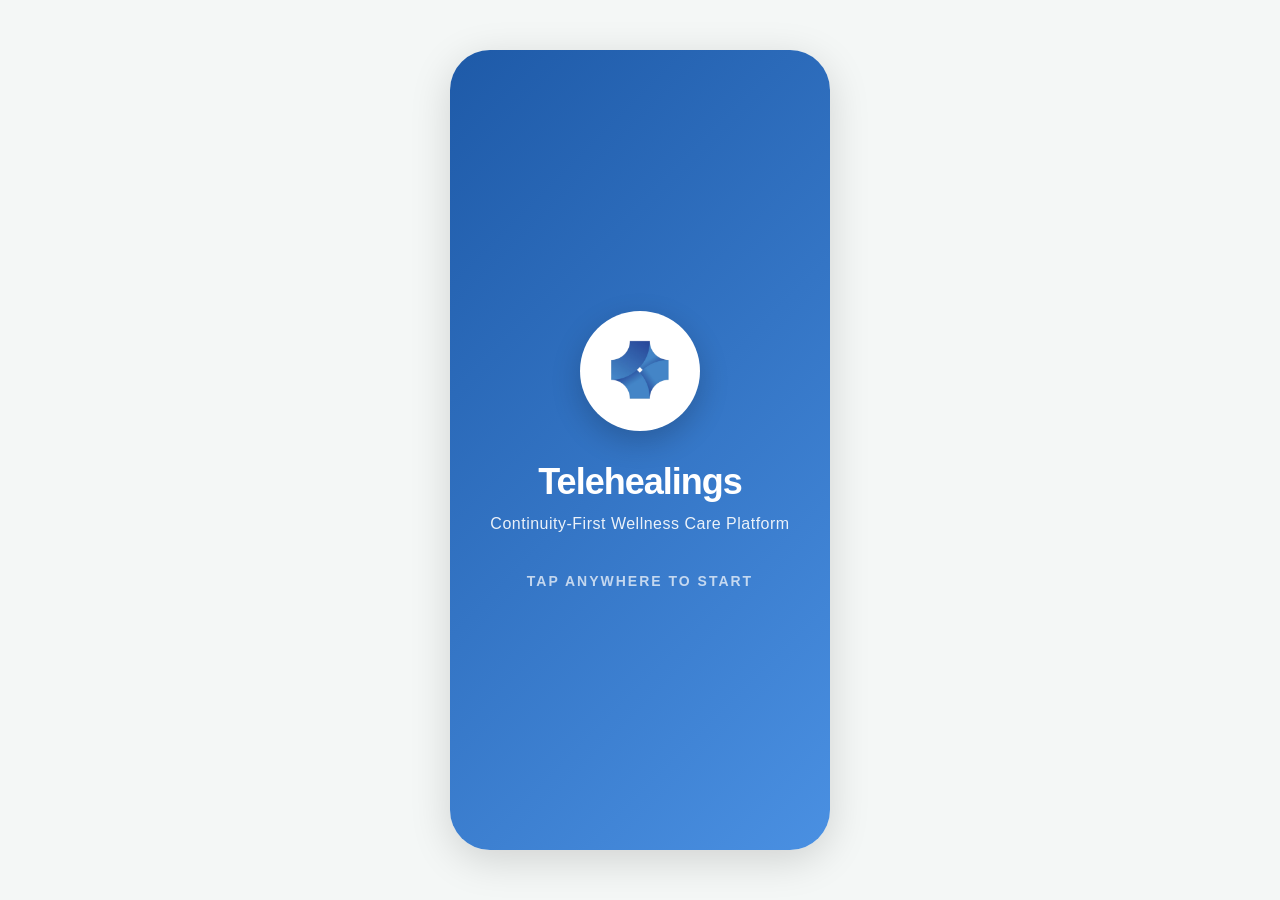
==== index.html @ d7ed075b "Splash Screen" ====
<!DOCTYPE html>
<html lang="en">
<head>
    <meta charset="UTF-8">
    <meta name="viewport" content="width=device-width, initial-scale=1.0">
    <title>Telehealings - Splash</title>
    
    <!-- Link to global CSS for shared styles -->
    <link rel="stylesheet" href="css/global.css">
    
    <!-- Local styles specific to the splash screen -->
    <style>
        /* CSS Reset: removes default margins and paddings */
        * {
            margin: 0;
            padding: 0;
            box-sizing: border-box;
        }

        /* HTML styling: neutral background for desktop viewing and centering the mobile frame */
        html {
            background-color: #f4f7f6; /* Soft neutral background on desktop */
            display: flex;
            justify-content: center;
            align-items: center;
            min-height: 100vh;
        }

        /* Body styling: constrained to mobile width (360px), blue gradient background */
        body {
            font-family: -apple-system, BlinkMacSystemFont, 'Segoe UI', Roboto, 'Helvetica Neue', Arial, sans-serif;
            background: linear-gradient(135deg, #1E5AA8 0%, #4A90E2 100%);
            width: 100%;
            max-width: 380px; /* Limit width to mobile screen size */
            height: 100vh;
            max-height: 800px; /* Optional limit on vertical height for tall screens */
            display: flex;
            align-items: center;
            justify-content: center;
            padding: 20px;
            cursor: pointer; /* Indicates the whole page is clickable */
            overflow: hidden;
            -webkit-tap-highlight-color: transparent; /* Removes touch highlight on mobile */
            box-shadow: 0 10px 40px rgba(0, 0, 0, 0.15); /* Shadow to make it pop like a phone frame */
            position: relative;
        }

        /* Add rounded corners on desktop views where the height is taller than the phone frame */
        @media (min-height: 800px) {
            body {
                border-radius: 40px; /* Simulates a phone's rounded corners */
            }
        }

        /* Container for all splash content, centered vertically and horizontally */
        .splash-container {
            text-align: center;
            color: white;
            animation: fadeIn 1.2s ease-out;
            display: flex;
            flex-direction: column;
            align-items: center;
            width: 100%; /* Ensures it takes up the full width of the mobile constraint */
        }

        /* Logo styling: scaled down for 360px screen, white circle, floating animation */
        .logo {
            width: 120px; /* Scaled down from 140px */
            height: 120px;
            margin-bottom: 30px;
            animation: float 4s ease-in-out infinite;
            background: white;
            border-radius: 50%;
            padding: 20px;
            box-shadow: 0 10px 30px rgba(0, 0, 0, 0.2);
            display: flex;
            align-items: center;
            justify-content: center;
        }

        /* Make logo image fill the container while maintaining aspect ratio */
        .logo img {
            width: 100%;
            height: 100%;
            object-fit: contain;
        }

        /* Fallback text if the image fails to load */
        .logo-text-fallback {
            display: none;
            font-size: 56px;
            color: #1E5AA8;
        }

        /* Main title styling, scaled down for 360px width */
        h1 {
            font-size: 36px; /* Scaled down from 48px */
            font-weight: 700;
            margin-bottom: 12px;
            letter-spacing: -1px;
        }

        /* Subtitle styling, scaled down for mobile */
        .subtitle {
            font-size: 16px; /* Scaled down from 20px */
            font-weight: 500;
            opacity: 0.9;
            letter-spacing: 0.5px;
            margin-bottom: 40px;
        }

        /* Pulsing hint text to prompt user action */
        .click-hint {
            font-size: 14px;
            font-weight: 600;
            text-transform: uppercase;
            letter-spacing: 2px;
            opacity: 0.7;
            animation: pulseHint 2s infinite;
        }

        /* Animation Keyframes */
        
        /* Fades in the container from the bottom */
        @keyframes fadeIn {
            from { opacity: 0; transform: translateY(20px); }
            to { opacity: 1; transform: translateY(0); }
        }

        /* Makes the logo float up and down */
        @keyframes float {
            0%, 100% { transform: translateY(0); }
            50% { transform: translateY(-10px); }
        }

        /* Makes the hint text pulse in opacity */
        @keyframes pulseHint {
            0%, 100% { opacity: 0.4; }
            50% { opacity: 0.9; }
        }
    </style>
</head>
<!-- The onclick attribute redirects the user to the onboarding workflow when any part of the screen is clicked -->
<body onclick="window.location.href='workflows/01-onboarding/index.html'">
    <div class="splash-container">
        <!-- Logo block -->
        <div class="logo">
            <!-- Tries to load the logo image, falls back to text if it fails -->
            <img src="assets/images/Logo.png" alt="Telehealings Logo" onerror="this.style.display='none'; this.nextElementSibling.style.display='block';" />
            <div class="logo-text-fallback">✦</div>
        </div>
        
        <!-- App Title and Subtitle -->
        <h1>Telehealings</h1>
        <p class="subtitle">Continuity-First Wellness Care Platform</p>
        
        <!-- Call to action hint -->
        <p class="click-hint">Tap anywhere to start</p>
    </div>
</body>
</html>
---- css/global.css ----
/* Global Styles */

:root {
    --primary-color: #1E5AA8;
    --primary-light: #4A90E2;
    --text-dark: #333333;
    --text-gray: #666666;
    --border-radius: 16px;
    --shadow-sm: 0 2px 8px rgba(0, 0, 0, 0.08);
    --shadow-md: 0 8px 20px rgba(0, 0, 0, 0.12);
}

html {
    scroll-behavior: smooth;
}

body {
    font-family: -apple-system, BlinkMacSystemFont, 'Segoe UI', Roboto, 'Helvetica Neue', Arial, sans-serif;
    color: var(--text-dark);
    background-color: #f8f9fa;
}

/* Reset default styles */
h1, h2, h3, h4, h5, h6 {
    margin: 0;
    padding: 0;
}

p {
    margin: 0;
    padding: 0;
}

button {
    font-family: inherit;
}

/* Utility Classes */
.text-center {
    text-align: center;
}

.mt-0 { margin-top: 0; }
.mt-1 { margin-top: 8px; }
.mt-2 { margin-top: 16px; }
.mt-3 { margin-top: 24px; }
.mt-4 { margin-top: 32px; }

.mb-0 { margin-bottom: 0; }
.mb-1 { margin-bottom: 8px; }
.mb-2 { margin-bottom: 16px; }
.mb-3 { margin-bottom: 24px; }
.mb-4 { margin-bottom: 32px; }

.p-1 { padding: 8px; }
.p-2 { padding: 16px; }
.p-3 { padding: 24px; }
.p-4 { padding: 32px; }
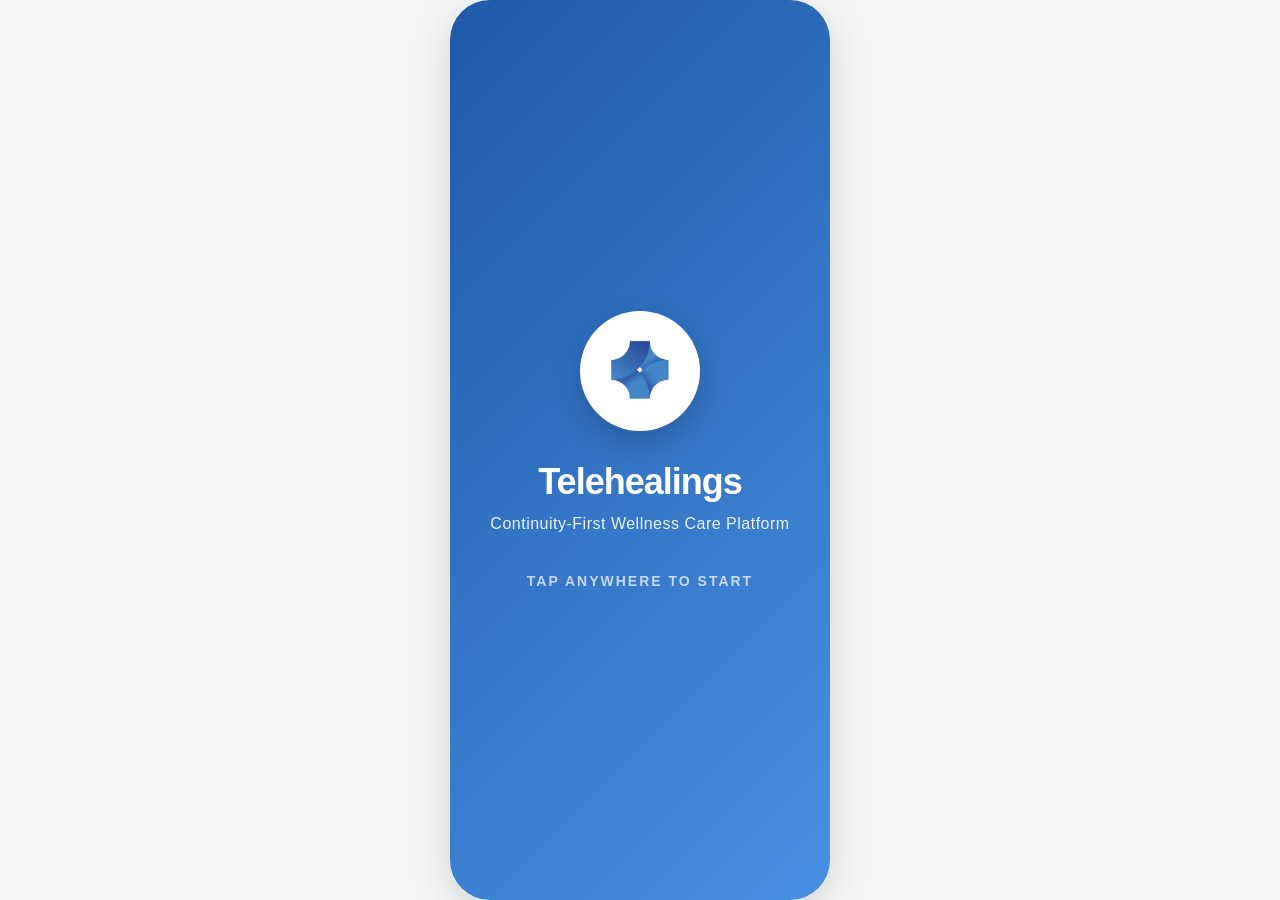
==== commit 55b19bcc: "user verification screen" ====
--- a/index.html
+++ b/index.html
@@ -6,20 +6,13 @@
     <title>Telehealings - Splash</title>
     
     <!-- Link to global CSS for shared styles -->
-    <link rel="stylesheet" href="css/global.css">
+    <link rel="stylesheet" href="./css/global.css"/>
     
     <!-- Local styles specific to the splash screen -->
     <style>
-        /* CSS Reset: removes default margins and paddings */
-        * {
-            margin: 0;
-            padding: 0;
-            box-sizing: border-box;
-        }
-
         /* HTML styling: neutral background for desktop viewing and centering the mobile frame */
         html {
-            background-color: #f4f7f6; /* Soft neutral background on desktop */
+            background-color: var(--bg-light); /* Soft neutral background on desktop */
             display: flex;
             justify-content: center;
             align-items: center;
@@ -28,15 +21,11 @@
 
         /* Body styling: constrained to mobile width (360px), blue gradient background */
         body {
-            font-family: -apple-system, BlinkMacSystemFont, 'Segoe UI', Roboto, 'Helvetica Neue', Arial, sans-serif;
             background: linear-gradient(135deg, #1E5AA8 0%, #4A90E2 100%);
             width: 100%;
-            max-width: 380px; /* Limit width to mobile screen size */
+            max-width: var(--screen-max-width); /* Limit width to mobile screen size */
             height: 100vh;
             max-height: 800px; /* Optional limit on vertical height for tall screens */
-            display: flex;
-            align-items: center;
-            justify-content: center;
             padding: 20px;
             cursor: pointer; /* Indicates the whole page is clickable */
             overflow: hidden;
@@ -48,7 +37,7 @@
         /* Add rounded corners on desktop views where the height is taller than the phone frame */
         @media (min-height: 800px) {
             body {
-                border-radius: 40px; /* Simulates a phone's rounded corners */
+                border-radius: var(--border-radius-phone); /* Simulates a phone's rounded corners */
             }
         }
 
@@ -141,12 +130,12 @@
     </style>
 </head>
 <!-- The onclick attribute redirects the user to the onboarding workflow when any part of the screen is clicked -->
-<body onclick="window.location.href='workflows/01-onboarding/index.html'">
+<body onclick="window.location.href='./workflows/01-onboarding/index.html'">
     <div class="splash-container">
         <!-- Logo block -->
         <div class="logo">
             <!-- Tries to load the logo image, falls back to text if it fails -->
-            <img src="assets/images/Logo.png" alt="Telehealings Logo" onerror="this.style.display='none'; this.nextElementSibling.style.display='block';" />
+            <img src="./assets/images/Logo.png" alt="Telehealings Logo" onerror="this.style.display='none'; this.nextElementSibling.style.display='block';" />
             <div class="logo-text-fallback">✦</div>
         </div>
         
--- a/css/global.css
+++ b/css/global.css
@@ -1,58 +1,649 @@
-/* Global Styles */
-
+/* ==========================================================================
+   GLOBAL STYLES & VARIABLES
+   ========================================================================== */
+
+/* CSS Variables for consistent theming */
 :root {
-    --primary-color: #1E5AA8;
-    --primary-light: #4A90E2;
-    --text-dark: #333333;
-    --text-gray: #666666;
-    --border-radius: 16px;
-    --shadow-sm: 0 2px 8px rgba(0, 0, 0, 0.08);
-    --shadow-md: 0 8px 20px rgba(0, 0, 0, 0.12);
-}
-
+    /* Colors */
+    --primary-color: #2967c5;
+    --primary-hover: #1e5aa8;
+    --secondary-color: #cfdbf0;
+    --text-main: #0b2c5c;
+    --text-light: #143f80;
+    --text-primary: #1e293b;
+    --text-secondary: #64748b;
+    --text-muted: #94a3b8;
+    --bg-color: #ffffff;
+    --bg-light: #f4f7f6;
+    --bg-lighter: #f8fafc;
+    --bg-subtle: #e0f2fe;
+    --border-color: #999fa9;
+    --border-light: #e2e8f0;
+    --blue-accent: #b3d1f0;
+
+    /* Typography */
+    --font-main: 'Inter', -apple-system, BlinkMacSystemFont, 'Segoe UI', Roboto, Helvetica, Arial, sans-serif;
+    
+    /* Box Shadow & Borders */
+    --shadow-xs: 0px 2px 8px rgba(0, 0, 0, 0.02);
+    --shadow-sm: 0px 0px 2px rgba(0, 0, 0, 0.1);
+    --shadow-md: 0px 0px 5px rgba(0, 0, 0, 0.15);
+    --shadow-lg: 0px 10px 40px rgba(0, 0, 0, 0.1);
+    --shadow-xl: 0 10px 25px rgba(0, 0, 0, 0.1);
+    --shadow-primary: 0 4px 15px rgba(41, 103, 197, 0.3);
+    --shadow-primary-lg: 0 6px 20px rgba(41, 103, 197, 0.4);
+
+    --border-radius-sm: 4px;
+    --border-radius-md: 8px;
+    --border-radius-lg: 10px;
+    --border-radius-xl: 12px;
+    --border-radius-2xl: 14px;
+    --border-radius-3xl: 16px;
+    --border-radius-pill: 26px;
+    --border-radius-full: 50%;
+    --border-radius-phone: 40px;
+
+    /* Layout & Screen Definitions */
+    --screen-max-width: 380px;
+    --container-padding: 24px;
+    --spacing-xs: 4px;
+    --spacing-sm: 8px;
+    --spacing-md: 12px;
+    --spacing-lg: 16px;
+    --spacing-xl: 20px;
+    --spacing-2xl: 24px;
+    --spacing-3xl: 30px;
+    --spacing-4xl: 40px;
+}
+
+/* HTML base styles */
 html {
     scroll-behavior: smooth;
-}
-
-body {
-    font-family: -apple-system, BlinkMacSystemFont, 'Segoe UI', Roboto, 'Helvetica Neue', Arial, sans-serif;
-    color: var(--text-dark);
-    background-color: #f8f9fa;
-}
-
-/* Reset default styles */
-h1, h2, h3, h4, h5, h6 {
+    box-sizing: border-box;
+}
+
+/* Universal box-sizing for all elements */
+*, *:before, *:after {
+    box-sizing: inherit;
     margin: 0;
     padding: 0;
 }
 
-p {
+body {
+    font-family: var(--font-main);
+    color: var(--text-main);
+    background-color: var(--bg-light);
     margin: 0;
     padding: 0;
-}
-
-button {
-    font-family: inherit;
-}
-
-/* Utility Classes */
-.text-center {
-    text-align: center;
-}
-
-.mt-0 { margin-top: 0; }
-.mt-1 { margin-top: 8px; }
-.mt-2 { margin-top: 16px; }
-.mt-3 { margin-top: 24px; }
-.mt-4 { margin-top: 32px; }
-
-.mb-0 { margin-bottom: 0; }
-.mb-1 { margin-bottom: 8px; }
-.mb-2 { margin-bottom: 16px; }
-.mb-3 { margin-bottom: 24px; }
-.mb-4 { margin-bottom: 32px; }
-
-.p-1 { padding: 8px; }
-.p-2 { padding: 16px; }
-.p-3 { padding: 24px; }
-.p-4 { padding: 32px; }
+    display: flex;
+    justify-content: center;
+    align-items: center;
+    min-height: 100vh;
+    overflow-x: hidden;
+}
+
+/* ==========================================================================
+   REUSABLE COMPONENTS & UTILITIES
+   ========================================================================== */
+
+/* Mobile Screen Container */
+.mobile-container {
+    width: 100%;
+    max-width: var(--screen-max-width);
+    min-height: 100vh;
+    max-height: 800px;
+    margin: 0 auto;
+    background: var(--bg-color);
+    display: flex;
+    flex-direction: column;
+    overflow-y: auto;
+    overflow-x: hidden;
+    box-shadow: var(--shadow-lg);
+    position: relative;
+}
+
+@media (min-height: 800px) {
+    .mobile-container {
+        border-radius: var(--border-radius-phone);
+    }
+}
+
+/* Primary Button - Multiple Styles */
+.btn-primary {
+    display: inline-block;
+    padding: 0;
+    line-height: 52px;
+    width: 250px;
+    margin: var(--spacing-lg) auto;
+    text-align: center;
+    text-decoration: none;
+    font-size: 16px;
+    font-weight: 700;
+    background-color: var(--primary-color);
+    color: #ffffff;
+    border: 2px solid var(--primary-color);
+    border-radius: var(--border-radius-pill);
+    box-shadow: var(--shadow-primary);
+    cursor: pointer;
+    transition: all 0.2s ease-in-out;
+}
+
+.btn-primary:hover,
+.btn-primary:focus {
+    background-color: var(--primary-hover);
+    border-color: var(--primary-hover);
+    transform: translateY(-2px);
+    box-shadow: var(--shadow-primary-lg);
+    outline: none;
+}
+
+.btn-primary:active {
+    transform: translateY(0);
+}
+
+.btn-primary:disabled,
+.btn-primary.disabled {
+    background-color: var(--border-light);
+    color: var(--text-muted);
+    box-shadow: none;
+    cursor: not-allowed;
+    pointer-events: none;
+}
+
+/* Full-width button variant */
+.btn-primary.btn-full {
+    width: 100%;
+    max-width: 100%;
+    margin: var(--spacing-lg) 0;
+}
+
+/* Block button style */
+.btn-block {
+    display: block;
+    width: 100%;
+    max-width: 250px;
+    margin: 30px auto;
+    line-height: 50px;
+    letter-spacing: 0.5px;
+    text-align: center;
+    text-decoration: none;
+    font-size: 18px;
+    font-weight: 800;
+    background-color: var(--primary-color);
+    border: 2px solid var(--primary-color);
+    color: #ffffff;
+    box-shadow: var(--shadow-md);
+    border-radius: var(--border-radius-sm);
+    cursor: pointer;
+    transition: all 0.2s ease-in-out;
+}
+
+.btn-block:hover,
+.btn-block:focus {
+    background-color: var(--primary-hover);
+    border-color: var(--primary-hover);
+    transform: translateY(-2px);
+    outline: none;
+}
+
+.btn-block:active {
+    transform: translateY(0);
+}
+
+/* Circular button */
+.btn-circular {
+    width: 60px;
+    height: 60px;
+    border-radius: var(--border-radius-full);
+    line-height: 60px;
+    font-size: 25px;
+    padding: 0;
+    border: none;
+    text-decoration: none;
+    text-align: center;
+    background-color: var(--primary-color);
+    color: #ffffff;
+    box-shadow: var(--shadow-md);
+    transition: all 0.2s ease-in-out;
+    cursor: pointer;
+}
+
+.btn-circular:hover,
+.btn-circular:focus {
+    background-color: var(--primary-hover);
+    transform: translateY(-2px);
+    box-shadow: var(--shadow-md);
+    outline: none;
+}
+
+/* Social button */
+.social-btn {
+    flex: 1;
+    height: 50px;
+    background: var(--bg-lighter);
+    border: 1px solid var(--border-light);
+    border-radius: var(--border-radius-xl);
+    display: flex;
+    justify-content: center;
+    align-items: center;
+    gap: var(--spacing-md);
+    font-weight: 500;
+    font-size: 14px;
+    cursor: pointer;
+    transition: all 0.2s ease;
+    color: var(--text-primary);
+}
+
+.social-btn:hover {
+    border-color: var(--primary-color);
+    background-color: #f0f5ff;
+}
+
+.social-btn img {
+    width: 20px;
+}
+
+/* Standard Input Field */
+.input-standard {
+    display: block;
+    width: 100%;
+    max-width: 300px;
+    margin: 0 auto var(--spacing-xl) auto;
+    font-size: 16px;
+    padding: 16px;
+    border: 2px solid var(--border-light);
+    border-radius: var(--border-radius-xl);
+    transition: all 0.2s ease;
+    font-family: var(--font-main);
+    background-color: var(--bg-lighter);
+    color: var(--text-primary);
+    box-sizing: border-box;
+}
+
+.input-standard:focus {
+    border-color: var(--primary-color);
+    background-color: var(--bg-color);
+    box-shadow: 0 0 0 4px rgba(41, 103, 197, 0.1);
+    outline: none;
+}
+
+.input-standard::placeholder {
+    color: var(--text-muted);
+}
+
+/* Form fields */
+.input-label {
+    display: block;
+    font-size: 14px;
+    font-weight: 600;
+    margin-bottom: var(--spacing-sm);
+    color: var(--text-primary);
+}
+
+/* Input with border - variations */
+.input-border {
+    height: 50px;
+    border: 1.5px solid var(--border-light);
+    border-radius: var(--border-radius-xl);
+    padding: 0 var(--spacing-lg);
+    font-size: 16px;
+    color: var(--text-primary);
+    font-family: var(--font-main);
+    transition: all 0.2s ease;
+    background-color: var(--bg-color);
+}
+
+.input-border:focus {
+    border-color: var(--primary-color);
+    outline: none;
+}
+
+/* OTP Input Styling */
+.otp-input-wrapper {
+    display: flex;
+    justify-content: space-between;
+    gap: var(--spacing-md);
+    margin-bottom: var(--spacing-2xl);
+}
+
+.otp-box {
+    width: 48px;
+    height: 56px;
+    border: 1.5px solid var(--border-light);
+    border-radius: var(--border-radius-xl);
+    text-align: center;
+    font-size: 20px;
+    font-weight: 700;
+    color: var(--primary-color);
+    background-color: var(--bg-lighter);
+    transition: all 0.2s ease;
+    font-family: var(--font-main);
+}
+
+.otp-box:focus {
+    border-color: var(--primary-color);
+    outline: none;
+    background-color: var(--bg-color);
+}
+
+/* Header Section - Wave Background */
+.hero,
+.boarding-header,
+.main-header {
+    background-image: url(../../assets/images/Wave.png);
+    background-repeat: no-repeat;
+    background-size: cover;
+    background-position: center bottom;
+    width: 100%;
+    flex-shrink: 0;
+    text-align: center;
+}
+
+.hero {
+    display: block;
+    max-width: var(--screen-max-width);
+    margin: 0 auto;
+    padding-bottom: 100px;
+}
+
+.boarding-header {
+    padding: 40px var(--container-padding) 60px var(--container-padding);
+    text-align: left;
+}
+
+.main-header {
+    display: flex;
+    justify-content: space-between;
+    align-items: center;
+    padding: 0px 20px;
+    height: 100px;
+}
+
+/* Typography Reusables */
+.main-title,
+.page-title,
+#mainheader {
+    text-align: center;
+    color: var(--primary-color);
+    font-size: 1.75rem;
+    font-weight: 700;
+    margin-bottom: var(--spacing-md);
+}
+
+#mainheader {
+    font-size: 2.5rem;
+}
+
+.sub-title,
+#subheader {
+    text-align: center;
+    color: var(--text-secondary);
+    font-size: 0.95rem;
+    margin-bottom: var(--spacing-3xl);
+}
+
+.instruction-text {
+    font-size: 14px;
+    color: var(--text-secondary);
+    line-height: 1.5;
+    margin-bottom: var(--spacing-xl);
+}
+
+/* Card Component */
+.card {
+    background: var(--bg-color);
+    border: 1.5px solid var(--border-light);
+    border-radius: var(--border-radius-3xl);
+    padding: var(--spacing-lg);
+    margin-bottom: var(--spacing-xl);
+    box-shadow: var(--shadow-xs);
+    transition: all 0.2s ease;
+}
+
+.card:hover,
+.card:focus {
+    border-color: var(--primary-color);
+    background-color: #f0f5ff;
+    transform: translateY(-3px);
+    box-shadow: 0 8px 16px rgba(41, 103, 197, 0.12);
+    outline: none;
+}
+
+.card[aria-pressed="true"] {
+    border-color: var(--primary-color);
+    background-color: #f0f5ff;
+    box-shadow: 0 8px 16px rgba(41, 103, 197, 0.12);
+}
+
+.card-header {
+    display: flex;
+    justify-content: space-between;
+    align-items: center;
+    margin-bottom: var(--spacing-lg);
+}
+
+.card-header h2 {
+    font-size: 16px;
+    font-weight: 600;
+    color: var(--text-primary);
+    margin: 0;
+}
+
+.card-icon {
+    font-size: 32px;
+    color: var(--primary-color);
+    margin-bottom: var(--spacing-sm);
+    transition: transform 0.2s ease;
+}
+
+.card:hover .card-icon,
+.card:focus .card-icon,
+.card[aria-pressed="true"] .card-icon {
+    transform: scale(1.1);
+}
+
+.card-name {
+    color: var(--text-primary);
+    font-size: 1.05rem;
+    font-weight: 600;
+    margin: 0 0 var(--spacing-sm) 0;
+}
+
+.card-details {
+    color: var(--text-secondary);
+    font-size: 11px;
+    text-align: center;
+    margin: 0;
+}
+
+/* Avatar Components */
+.avatar {
+    width: 40px;
+    height: 40px;
+    border-radius: var(--border-radius-full);
+    margin-right: var(--spacing-xl);
+    object-fit: cover;
+}
+
+.heali,
+.heali-avatar,
+.heali-small,
+.heali-with-phone-img {
+    display: block;
+    margin: 0 auto;
+    view-transition-name: heali-avatar;
+}
+
+.heali {
+    width: 80px;
+    margin-bottom: var(--spacing-md);
+}
+
+.heali-avatar {
+    width: 180px;
+    height: auto;
+    filter: drop-shadow(0 10px 15px rgba(0,0,0,0.1));
+    animation: floatHeali 4s ease-in-out infinite;
+}
+
+.heali-small {
+    width: 40px;
+    height: auto;
+}
+
+.heali-with-phone-img {
+    width: 140px;
+    height: auto;
+    margin-bottom: var(--spacing-xl);
+}
+
+@keyframes floatHeali {
+    0%, 100% { transform: translateY(0); }
+    50% { transform: translateY(-12px); }
+}
+
+/* Form Wrapper */
+.form-section {
+    padding: var(--spacing-3xl) var(--container-padding) var(--spacing-md) var(--container-padding);
+    flex-grow: 1;
+    display: flex;
+    flex-direction: column;
+}
+
+form {
+    display: flex;
+    flex-direction: column;
+    flex-grow: 1;
+    padding: var(--spacing-3xl) var(--spacing-2xl);
+    justify-content: center;
+}
+
+/* Input wrapper */
+.input-wrapper,
+.phone-input-wrapper {
+    display: flex;
+    gap: var(--spacing-xl);
+    margin-bottom: var(--spacing-2xl);
+}
+
+.country-selector {
+    width: 60px;
+    height: 50px;
+    border: 1.5px solid var(--border-light);
+    border-radius: var(--border-radius-xl);
+    display: flex;
+    justify-content: center;
+    align-items: center;
+    background-color: var(--bg-color);
+    cursor: pointer;
+}
+
+.phone-field {
+    flex-grow: 1;
+    height: 50px;
+    border: 1.5px solid var(--border-light);
+    border-radius: var(--border-radius-xl);
+    padding: 0 var(--spacing-lg);
+    font-size: 16px;
+    color: var(--text-primary);
+    font-family: var(--font-main);
+}
+
+.phone-field:focus {
+    border-color: var(--primary-color);
+    outline: none;
+}
+
+/* Banner/Alert Components */
+.verify-banner {
+    margin: var(--spacing-lg) var(--spacing-md);
+    background-color: var(--blue-accent);
+    border: 1px solid var(--primary-color);
+    border-radius: var(--border-radius-xl);
+    padding: var(--spacing-lg);
+    margin-bottom: var(--spacing-xl);
+}
+
+.banner-content {
+    display: flex;
+    align-items: center;
+    gap: var(--spacing-md);
+    font-size: 13px;
+    color: var(--text-secondary);
+}
+
+.banner-content img {
+    width: 24px;
+    height: 24px;
+}
+
+.verify-link {
+    margin-left: auto;
+    color: var(--primary-color);
+    text-decoration: none;
+    font-weight: bold;
+    font-size: 14px;
+}
+
+/* Flex Utilities */
+.flex {
+    display: flex;
+}
+
+.flex-col {
+    flex-direction: column;
+}
+
+.flex-center {
+    display: flex;
+    justify-content: center;
+    align-items: center;
+}
+
+.gap-xs { gap: var(--spacing-xs); }
+.gap-sm { gap: var(--spacing-sm); }
+.gap-md { gap: var(--spacing-md); }
+.gap-lg { gap: var(--spacing-lg); }
+.gap-xl { gap: var(--spacing-xl); }
+
+/* Padding Utilities */
+.p-xs { padding: var(--spacing-xs); }
+.p-sm { padding: var(--spacing-sm); }
+.p-md { padding: var(--spacing-md); }
+.p-lg { padding: var(--spacing-lg); }
+.px-md { padding-left: var(--spacing-md); padding-right: var(--spacing-md); }
+
+/* Margin Utilities */
+.m-0 { margin: 0; }
+.mb-sm { margin-bottom: var(--spacing-sm); }
+.mb-md { margin-bottom: var(--spacing-md); }
+.mb-lg { margin-bottom: var(--spacing-lg); }
+.mb-xl { margin-bottom: var(--spacing-xl); }
+.mt-lg { margin-top: var(--spacing-lg); }
+.mx-auto { margin-left: auto; margin-right: auto; }
+
+/* Text Utilities */
+.text-center { text-align: center; }
+.text-left { text-align: left; }
+.text-right { text-align: right; }
+.text-primary { color: var(--text-primary); }
+.text-secondary { color: var(--text-secondary); }
+.text-muted { color: var(--text-muted); }
+.font-bold { font-weight: 700; }
+.font-semibold { font-weight: 600; }
+.font-medium { font-weight: 500; }
+.text-sm { font-size: 12px; }
+.text-base { font-size: 14px; }
+.text-lg { font-size: 16px; }
+
+.sr-only {
+    position: absolute;
+    width: 1px;
+    height: 1px;
+    padding: 0;
+    margin: -1px;
+    overflow: hidden;
+    clip: rect(0, 0, 0, 0);
+    white-space: nowrap;
+    border-width: 0;
+}
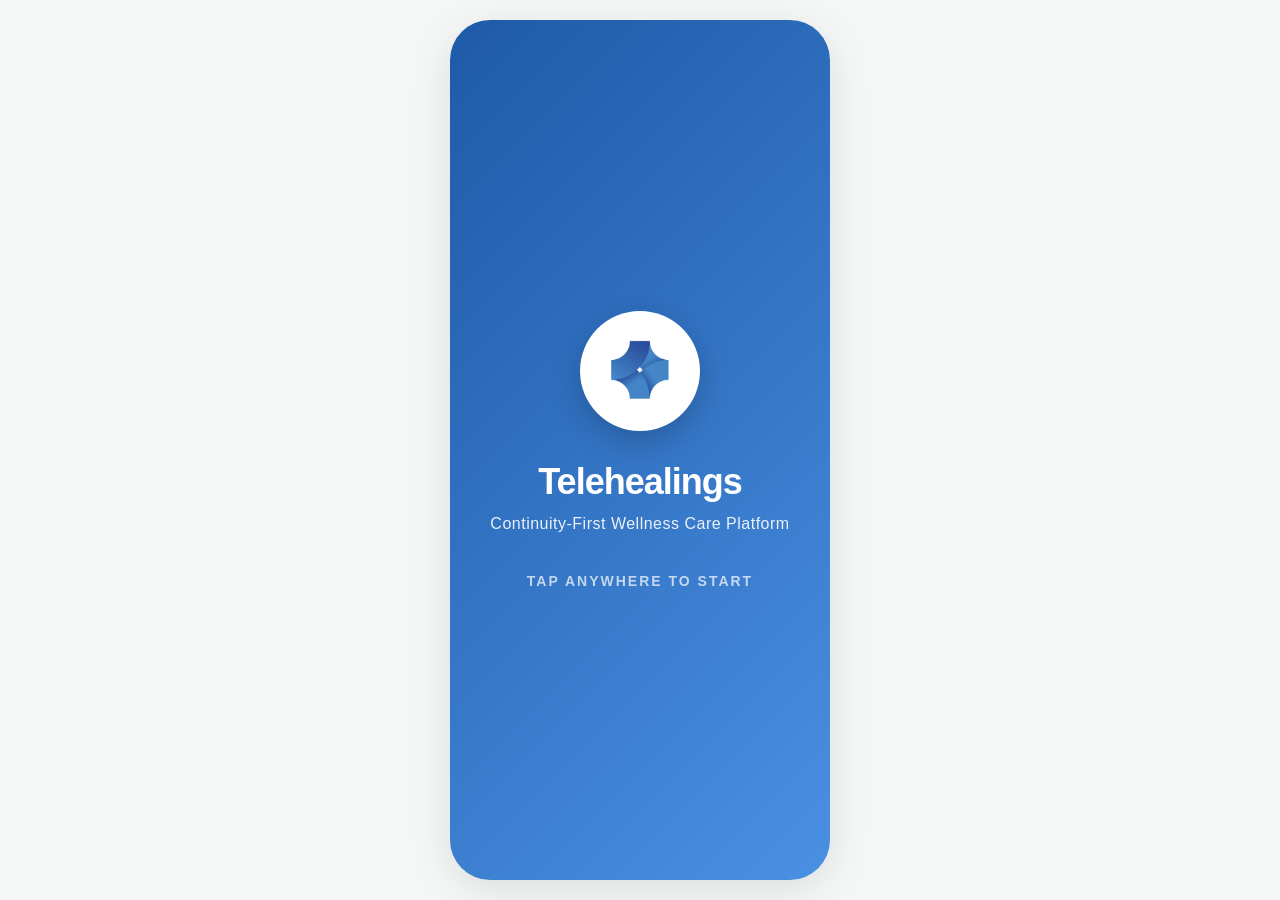
==== commit 5aa41df1: "Universal style css" ====
--- a/index.html
+++ b/index.html
@@ -7,144 +7,25 @@
     
     <!-- Link to global CSS for shared styles -->
     <link rel="stylesheet" href="./css/global.css"/>
-    
-    <!-- Local styles specific to the splash screen -->
-    <style>
-        /* HTML styling: neutral background for desktop viewing and centering the mobile frame */
-        html {
-            background-color: var(--bg-light); /* Soft neutral background on desktop */
-            display: flex;
-            justify-content: center;
-            align-items: center;
-            min-height: 100vh;
-        }
-
-        /* Body styling: constrained to mobile width (360px), blue gradient background */
-        body {
-            background: linear-gradient(135deg, #1E5AA8 0%, #4A90E2 100%);
-            width: 100%;
-            max-width: var(--screen-max-width); /* Limit width to mobile screen size */
-            height: 100vh;
-            max-height: 800px; /* Optional limit on vertical height for tall screens */
-            padding: 20px;
-            cursor: pointer; /* Indicates the whole page is clickable */
-            overflow: hidden;
-            -webkit-tap-highlight-color: transparent; /* Removes touch highlight on mobile */
-            box-shadow: 0 10px 40px rgba(0, 0, 0, 0.15); /* Shadow to make it pop like a phone frame */
-            position: relative;
-        }
-
-        /* Add rounded corners on desktop views where the height is taller than the phone frame */
-        @media (min-height: 800px) {
-            body {
-                border-radius: var(--border-radius-phone); /* Simulates a phone's rounded corners */
-            }
-        }
-
-        /* Container for all splash content, centered vertically and horizontally */
-        .splash-container {
-            text-align: center;
-            color: white;
-            animation: fadeIn 1.2s ease-out;
-            display: flex;
-            flex-direction: column;
-            align-items: center;
-            width: 100%; /* Ensures it takes up the full width of the mobile constraint */
-        }
-
-        /* Logo styling: scaled down for 360px screen, white circle, floating animation */
-        .logo {
-            width: 120px; /* Scaled down from 140px */
-            height: 120px;
-            margin-bottom: 30px;
-            animation: float 4s ease-in-out infinite;
-            background: white;
-            border-radius: 50%;
-            padding: 20px;
-            box-shadow: 0 10px 30px rgba(0, 0, 0, 0.2);
-            display: flex;
-            align-items: center;
-            justify-content: center;
-        }
-
-        /* Make logo image fill the container while maintaining aspect ratio */
-        .logo img {
-            width: 100%;
-            height: 100%;
-            object-fit: contain;
-        }
-
-        /* Fallback text if the image fails to load */
-        .logo-text-fallback {
-            display: none;
-            font-size: 56px;
-            color: #1E5AA8;
-        }
-
-        /* Main title styling, scaled down for 360px width */
-        h1 {
-            font-size: 36px; /* Scaled down from 48px */
-            font-weight: 700;
-            margin-bottom: 12px;
-            letter-spacing: -1px;
-        }
-
-        /* Subtitle styling, scaled down for mobile */
-        .subtitle {
-            font-size: 16px; /* Scaled down from 20px */
-            font-weight: 500;
-            opacity: 0.9;
-            letter-spacing: 0.5px;
-            margin-bottom: 40px;
-        }
-
-        /* Pulsing hint text to prompt user action */
-        .click-hint {
-            font-size: 14px;
-            font-weight: 600;
-            text-transform: uppercase;
-            letter-spacing: 2px;
-            opacity: 0.7;
-            animation: pulseHint 2s infinite;
-        }
-
-        /* Animation Keyframes */
-        
-        /* Fades in the container from the bottom */
-        @keyframes fadeIn {
-            from { opacity: 0; transform: translateY(20px); }
-            to { opacity: 1; transform: translateY(0); }
-        }
-
-        /* Makes the logo float up and down */
-        @keyframes float {
-            0%, 100% { transform: translateY(0); }
-            50% { transform: translateY(-10px); }
-        }
-
-        /* Makes the hint text pulse in opacity */
-        @keyframes pulseHint {
-            0%, 100% { opacity: 0.4; }
-            50% { opacity: 0.9; }
-        }
-    </style>
 </head>
 <!-- The onclick attribute redirects the user to the onboarding workflow when any part of the screen is clicked -->
 <body onclick="window.location.href='./workflows/01-onboarding/index.html'">
-    <div class="splash-container">
-        <!-- Logo block -->
-        <div class="logo">
-            <!-- Tries to load the logo image, falls back to text if it fails -->
-            <img src="./assets/images/Logo.png" alt="Telehealings Logo" onerror="this.style.display='none'; this.nextElementSibling.style.display='block';" />
-            <div class="logo-text-fallback">✦</div>
+    <div class="mobile-container splash-mobile">
+        <div class="splash-container">
+            <!-- Logo block -->
+            <div class="splash-logo">
+                <!-- Tries to load the logo image, falls back to text if it fails -->
+                <img src="./assets/images/Logo.png" alt="Telehealings Logo" onerror="this.style.display='none'; this.nextElementSibling.style.display='block';" />
+                <div class="splash-logo-text">✦</div>
+            </div>
+            
+            <!-- App Title and Subtitle -->
+            <h1 class="splash-title">Telehealings</h1>
+            <p class="splash-subtitle">Continuity-First Wellness Care Platform</p>
+            
+            <!-- Call to action hint -->
+            <p class="splash-hint">Tap anywhere to start</p>
         </div>
-        
-        <!-- App Title and Subtitle -->
-        <h1>Telehealings</h1>
-        <p class="subtitle">Continuity-First Wellness Care Platform</p>
-        
-        <!-- Call to action hint -->
-        <p class="click-hint">Tap anywhere to start</p>
     </div>
 </body>
 </html>
--- a/css/global.css
+++ b/css/global.css
@@ -17,7 +17,6 @@
     --bg-light: #f4f7f6;
     --bg-lighter: #f8fafc;
     --bg-subtle: #e0f2fe;
-    --border-color: #999fa9;
     --border-light: #e2e8f0;
     --blue-accent: #b3d1f0;
 
@@ -45,15 +44,16 @@
 
     /* Layout & Screen Definitions */
     --screen-max-width: 380px;
-    --container-padding: 24px;
-    --spacing-xs: 4px;
-    --spacing-sm: 8px;
-    --spacing-md: 12px;
-    --spacing-lg: 16px;
-    --spacing-xl: 20px;
-    --spacing-2xl: 24px;
-    --spacing-3xl: 30px;
-    --spacing-4xl: 40px;
+    --container-margin-y: 20px; /* Editable top and bottom margin for the container */
+    --container-padding: clamp(16px, 6.31vw, 24px);
+    --spacing-xs: clamp(2px, 1.05vw, 4px);
+    --spacing-sm: clamp(4px, 2.1vw, 8px);
+    --spacing-md: clamp(8px, 3.15vw, 12px);
+    --spacing-lg: clamp(12px, 4.2vw, 16px);
+    --spacing-xl: clamp(16px, 5.26vw, 20px);
+    --spacing-2xl: clamp(20px, 6.31vw, 24px);
+    --spacing-3xl: clamp(24px, 7.89vw, 30px);
+    --spacing-4xl: clamp(32px, 10.52vw, 40px);
 }
 
 /* HTML base styles */
@@ -75,9 +75,11 @@
     background-color: var(--bg-light);
     margin: 0;
     padding: 0;
+    padding: var(--container-margin-y) 0;
     display: flex;
     justify-content: center;
     align-items: center;
+    align-items: flex-start;
     min-height: 100vh;
     overflow-x: hidden;
 }
@@ -93,6 +95,8 @@
     min-height: 100vh;
     max-height: 800px;
     margin: 0 auto;
+    min-height: calc(100vh - (var(--container-margin-y) * 2));
+    margin: auto;
     background: var(--bg-color);
     display: flex;
     flex-direction: column;
@@ -162,7 +166,7 @@
     display: block;
     width: 100%;
     max-width: 250px;
-    margin: 30px auto;
+    margin: var(--spacing-3xl) auto;
     line-height: 50px;
     letter-spacing: 0.5px;
     text-align: center;
@@ -250,7 +254,7 @@
     max-width: 300px;
     margin: 0 auto var(--spacing-xl) auto;
     font-size: 16px;
-    padding: 16px;
+    padding: var(--spacing-lg);
     border: 2px solid var(--border-light);
     border-radius: var(--border-radius-xl);
     transition: all 0.2s ease;
@@ -330,7 +334,7 @@
 .hero,
 .boarding-header,
 .main-header {
-    background-image: url(../../assets/images/Wave.png);
+    background-image: url(../assets/images/Wave.png);
     background-repeat: no-repeat;
     background-size: cover;
     background-position: center bottom;
@@ -343,11 +347,11 @@
     display: block;
     max-width: var(--screen-max-width);
     margin: 0 auto;
-    padding-bottom: 100px;
+    padding-bottom: 05vh;
 }
 
 .boarding-header {
-    padding: 40px var(--container-padding) 60px var(--container-padding);
+    padding: var(--spacing-4xl) var(--container-padding) clamp(40px, 15vw, 60px) var(--container-padding);
     text-align: left;
 }
 
@@ -355,8 +359,8 @@
     display: flex;
     justify-content: space-between;
     align-items: center;
-    padding: 0px 20px;
-    height: 100px;
+    padding: 0 var(--spacing-xl);
+    height: clamp(70px, 20vw, 100px);
 }
 
 /* Typography Reusables */
@@ -557,8 +561,8 @@
 /* Banner/Alert Components */
 .verify-banner {
     margin: var(--spacing-lg) var(--spacing-md);
-    background-color: var(--blue-accent);
-    border: 1px solid var(--primary-color);
+    background-color: var(--bg-subtle);
+    border: 1px solid var(--blue-accent);
     border-radius: var(--border-radius-xl);
     padding: var(--spacing-lg);
     margin-bottom: var(--spacing-xl);
@@ -572,7 +576,7 @@
     color: var(--text-secondary);
 }
 
-.banner-content img {
+.verify-icon {
     width: 24px;
     height: 24px;
 }
@@ -619,8 +623,10 @@
 .mb-md { margin-bottom: var(--spacing-md); }
 .mb-lg { margin-bottom: var(--spacing-lg); }
 .mb-xl { margin-bottom: var(--spacing-xl); }
+.mt-sm { margin-top: var(--spacing-sm); }
 .mt-lg { margin-top: var(--spacing-lg); }
 .mx-auto { margin-left: auto; margin-right: auto; }
+.w-full { width: 100%; }
 
 /* Text Utilities */
 .text-center { text-align: center; }
@@ -647,3 +653,318 @@
     white-space: nowrap;
     border-width: 0;
 }
+
+/* ==========================================================================
+   STYLE GUIDE UTILITIES (Specific to style-guide.html)
+   ========================================================================== */
+.style-guide-body {
+    display: block;
+    background-color: var(--bg-lighter);
+    min-height: auto;
+    padding: var(--spacing-4xl);
+}
+.style-guide-container {
+    max-width: 1200px;
+    margin: 0 auto;
+    font-family: var(--font-main);
+}
+.sg-section {
+    background: var(--bg-color);
+    border-radius: var(--border-radius-xl);
+    padding: var(--spacing-xl) var(--spacing-2xl);
+    margin-bottom: var(--spacing-3xl);
+    box-shadow: var(--shadow-md);
+}
+.sg-section h2 {
+    font-size: 2rem;
+    color: var(--text-main);
+    margin-bottom: var(--spacing-xl);
+    border-bottom: 2px solid var(--border-light);
+    padding-bottom: var(--spacing-md);
+}
+.sg-section h3 {
+    font-size: 1.5rem;
+    color: var(--text-primary);
+    margin-top: var(--spacing-xl);
+    margin-bottom: var(--spacing-lg);
+}
+.sg-item {
+    margin-bottom: var(--spacing-xl);
+    padding: var(--spacing-lg);
+    border: 1px solid var(--border-light);
+    border-radius: var(--border-radius-lg);
+}
+.color-swatch-container {
+    display: grid;
+    grid-template-columns: repeat(auto-fill, minmax(150px, 1fr));
+    gap: var(--spacing-lg);
+}
+.color-swatch {
+    padding: var(--spacing-md);
+    border-radius: var(--border-radius-md);
+    border: 1px solid var(--border-light);
+}
+.color-chip {
+    height: 80px;
+    width: 100%;
+    border-radius: var(--border-radius-sm);
+    margin-bottom: var(--spacing-sm);
+    border: 1px solid var(--border-light);
+}
+.color-swatch p {
+    font-size: 14px;
+    font-weight: 500;
+    color: var(--text-secondary);
+    margin: 0;
+}
+.color-swatch code {
+    font-size: 12px;
+    color: var(--text-muted);
+}
+.shadow-box {
+    width: 150px;
+    height: 100px;
+    background: var(--bg-color);
+    border: 1px solid var(--border-light);
+    display: flex;
+    align-items: center;
+    justify-content: center;
+    text-align: center;
+    font-size: 12px;
+    color: var(--text-secondary);
+    border-radius: var(--border-radius-lg);
+}
+.component-grid {
+    display: flex;
+    flex-wrap: wrap;
+    gap: var(--spacing-xl);
+    align-items: flex-start;
+}
+.component-grid > * {
+    flex-shrink: 0;
+}
+.spacing-demo {
+    display: flex;
+    align-items: center;
+    margin-bottom: var(--spacing-sm);
+}
+.spacing-block {
+    background: var(--secondary-color);
+    height: 20px;
+}
+.spacing-label {
+    width: 120px;
+    font-size: 12px;
+    color: var(--text-secondary);
+}
+.sg-code {
+    background-color: var(--bg-lighter);
+    border: 1px solid var(--border-light);
+    border-radius: var(--border-radius-md);
+    padding: var(--spacing-lg);
+    margin-top: var(--spacing-lg);
+    overflow-x: auto;
+}
+.sg-code pre {
+    margin: 0;
+}
+.sg-code code {
+    font-family: 'SFMono-Regular', Consolas, 'Liberation Mono', Menlo, monospace;
+    font-size: 13px;
+    color: var(--text-main);
+    white-space: pre-wrap;
+    word-wrap: break-word;
+}
+
+/* ==========================================================================
+   SPLASH SCREEN
+   ========================================================================== */
+.splash-mobile {
+    background: linear-gradient(135deg, #1E5AA8 0%, #4A90E2 100%);
+    padding: var(--container-padding);
+    cursor: pointer;
+    -webkit-tap-highlight-color: transparent;
+    justify-content: center;
+}
+.splash-container {
+    text-align: center;
+    color: white;
+    animation: fadeIn 1.2s ease-out;
+    display: flex;
+    flex-direction: column;
+    align-items: center;
+    width: 100%;
+}
+.splash-logo {
+    width: 120px;
+    height: 120px;
+    margin-bottom: var(--spacing-3xl);
+    animation: float 4s ease-in-out infinite;
+    background: white;
+    border-radius: 50%;
+    padding: var(--spacing-xl);
+    box-shadow: 0 10px 30px rgba(0, 0, 0, 0.2);
+    display: flex;
+    align-items: center;
+    justify-content: center;
+}
+.splash-logo img {
+    width: 100%;
+    height: 100%;
+    object-fit: contain;
+}
+.splash-logo-text {
+    display: none;
+    font-size: 56px;
+    color: #1E5AA8;
+}
+.splash-title {
+    font-size: 36px;
+    font-weight: 700;
+    margin-bottom: var(--spacing-md);
+    letter-spacing: -1px;
+}
+.splash-subtitle {
+    font-size: 16px;
+    font-weight: 500;
+    opacity: 0.9;
+    letter-spacing: 0.5px;
+    margin-bottom: var(--spacing-4xl);
+}
+.splash-hint {
+    font-size: 14px;
+    font-weight: 600;
+    text-transform: uppercase;
+    letter-spacing: 2px;
+    opacity: 0.7;
+    animation: pulseHint 2s infinite;
+}
+@keyframes fadeIn {
+    from { opacity: 0; transform: translateY(20px); }
+    to { opacity: 1; transform: translateY(0); }
+}
+@keyframes pulseHint {
+    0%, 100% { opacity: 0.4; }
+    50% { opacity: 0.9; }
+}
+
+/* ==========================================================================
+   ONBOARDING
+   ========================================================================== */
+.onboarding-logo {
+    width: 6rem;
+    display: block;
+    margin: var(--spacing-2xl) auto 0 auto;
+}
+.features_1 {
+    color: var(--primary-color);
+    text-align: left;
+    font-size: 14px;
+    border-left: 2px solid var(--primary-color);
+    width: 250px;
+    margin-left: var(--spacing-xl);
+    margin-bottom: var(--spacing-2xl);
+}
+.features_2 {
+    width: auto;
+    margin-bottom: var(--spacing-md);
+}
+.features_1 ul,
+.features_2 ul {
+    list-style-type: none;
+    padding-left: var(--spacing-lg);
+}
+.features_1 ul li,
+.features_2 ul li {
+    margin-bottom: var(--spacing-sm);
+}
+.features_2 ul {
+    display: flex;
+    flex-direction: row;
+    gap: var(--spacing-sm);
+    padding-left: 0;
+    margin-left: var(--spacing-xl);
+    margin-right: var(--spacing-xl);
+}
+.features_2 ul li {
+    background: var(--secondary-color);
+    border: 1px solid var(--primary-color);
+    border-radius: var(--border-radius-xl);
+    padding: var(--spacing-sm);
+    flex: 1;
+    text-align: center;
+    font-size: 11px;
+    margin-bottom: 0;
+    margin-top: var(--spacing-3xl);
+    color: var(--primary-color);
+    display: flex;
+    flex-direction: column;
+    line-height: 1.2;
+}
+.features_2 ul li span {
+    font-weight: bold;
+    font-size: 14px;
+    display: block;
+}
+.cta-button-round {
+    display: flex;
+    align-items: center;
+    justify-content: center;
+    background-color: var(--primary-color);
+    color: white;
+    text-decoration: none;
+    width: 50px;
+    height: 50px;
+    border-radius: var(--border-radius-full);
+    font-size: 24px;
+    transition: transform 0.2s ease;
+    box-shadow: var(--shadow-md);
+}
+.cta_2 {
+    display: flex;
+    align-items: center;
+    justify-content: space-between;
+    padding: clamp(30px, 10vw, 60px) clamp(30px, 10vw, 60px);
+}
+.cta_text {
+    list-style-type: none;
+    padding: 0;
+}
+.heali-overlap {
+    margin-top: var(--spacing-lg);
+    margin-bottom: calc(-1 * var(--spacing-3xl));
+}
+
+/* ==========================================================================
+   USER PROFILE & MODERN FORMS
+   ========================================================================== */
+.profile-header { display: flex; align-items: center; justify-content: space-between; padding: var(--spacing-md) var(--container-padding) var(--spacing-sm); }
+.back-btn { color: var(--primary-color); text-decoration: none; font-size: 20px; }
+.header-title { color: var(--primary-color); font-size: 1.25rem; font-weight: 700; margin: 0; }
+
+.progress-container { display: flex; gap: var(--spacing-sm); padding: 0 var(--spacing-2xl); margin-bottom: var(--spacing-lg); }
+.progress-step { height: 6px; flex: 1; background: var(--border-light); border-radius: var(--border-radius-pill); }
+.progress-step.active { background: var(--primary-color); }
+
+.info-box { background-color: var(--bg-subtle); border: 1px solid var(--blue-accent); border-radius: var(--border-radius-xl); margin: 0 var(--container-padding) 0; padding: var(--spacing-md); display: flex; gap: var(--spacing-md); align-items: flex-start; }
+.info-box i { color: var(--primary-color); margin-top: 2px; }
+.info-box p { font-size: 12px; color: var(--text-light); margin: 0; line-height: 1.4; }
+
+.profile-form { padding: 0 var(--container-padding) var(--spacing-xl); }
+.form-group { margin-bottom: var(--spacing-lg); }
+.form-group .input-wrapper { position: relative; width: 100%; margin-bottom: 0; }
+.form-group .input-border { width: 100%; height: 44px; padding-right: var(--spacing-4xl); }
+.icon-right { position: absolute; right: var(--spacing-lg); top: 50%; transform: translateY(-50%); color: var(--primary-color); opacity: 0.6; }
+
+.gender-toggle { display: flex; align-items: center; box-sizing: border-box; height: 44px; width: 100%; background: var(--bg-color); border-radius: var(--border-radius-xl); padding: var(--spacing-xs); border: 1.5px solid var(--border-light); gap: var(--spacing-xs); }
+.gender-option { flex: 1; height: 100%; display: flex; align-items: center; justify-content: center; font-size: 14px; font-weight: 500; cursor: pointer; border-radius: var(--border-radius-lg); color: var(--text-secondary); transition: all 0.2s; }
+.gender-option.active { background: #ffffff; color: var(--primary-color); box-shadow: var(--shadow-sm); }
+
+select.input-border { appearance: none; -webkit-appearance: none; background-image: url("data:image/svg+xml;charset=UTF-8,%3csvg xmlns='http://www.w3.org/2000/svg' viewBox='0 0 24 24' fill='none' stroke='%2364748b' stroke-width='2' stroke-linecap='round' stroke-linejoin='round'%3e%3cpolyline points='6 9 12 15 18 9'%3e%3c/polyline%3e%3c/svg%3e"); background-repeat: no-repeat; background-position: right var(--spacing-lg) center; background-size: 16px; }
+
+.floating-label { position: absolute; top: 50%; left: var(--spacing-lg); transform: translateY(-50%); color: var(--text-secondary); font-size: 16px; pointer-events: none; transition: all 0.2s ease-in-out; background-color: var(--bg-color); padding: 0 var(--spacing-xs); }
+.input-border:focus ~ .floating-label, .input-border:not(:placeholder-shown) ~ .floating-label, .input-border:valid ~ .floating-label, .input-wrapper.has-content > .floating-label { top: 0; left: var(--spacing-md); font-size: 12px; color: var(--primary-color); font-weight: 500; }
+input[type="date"]:not(:valid) { color: transparent; }
+input[type="date"] { text-align: left; color: var(--text-primary); position: relative; }
+input[type="date"]::-webkit-calendar-picker-indicator { position: absolute; right: var(--spacing-lg); opacity: 0; cursor: pointer; width: 24px; height: 24px; margin: 0; z-index: 2; }
+.profile-form .btn-primary.btn-full { margin-top: var(--spacing-xl); margin-bottom: 0; }
